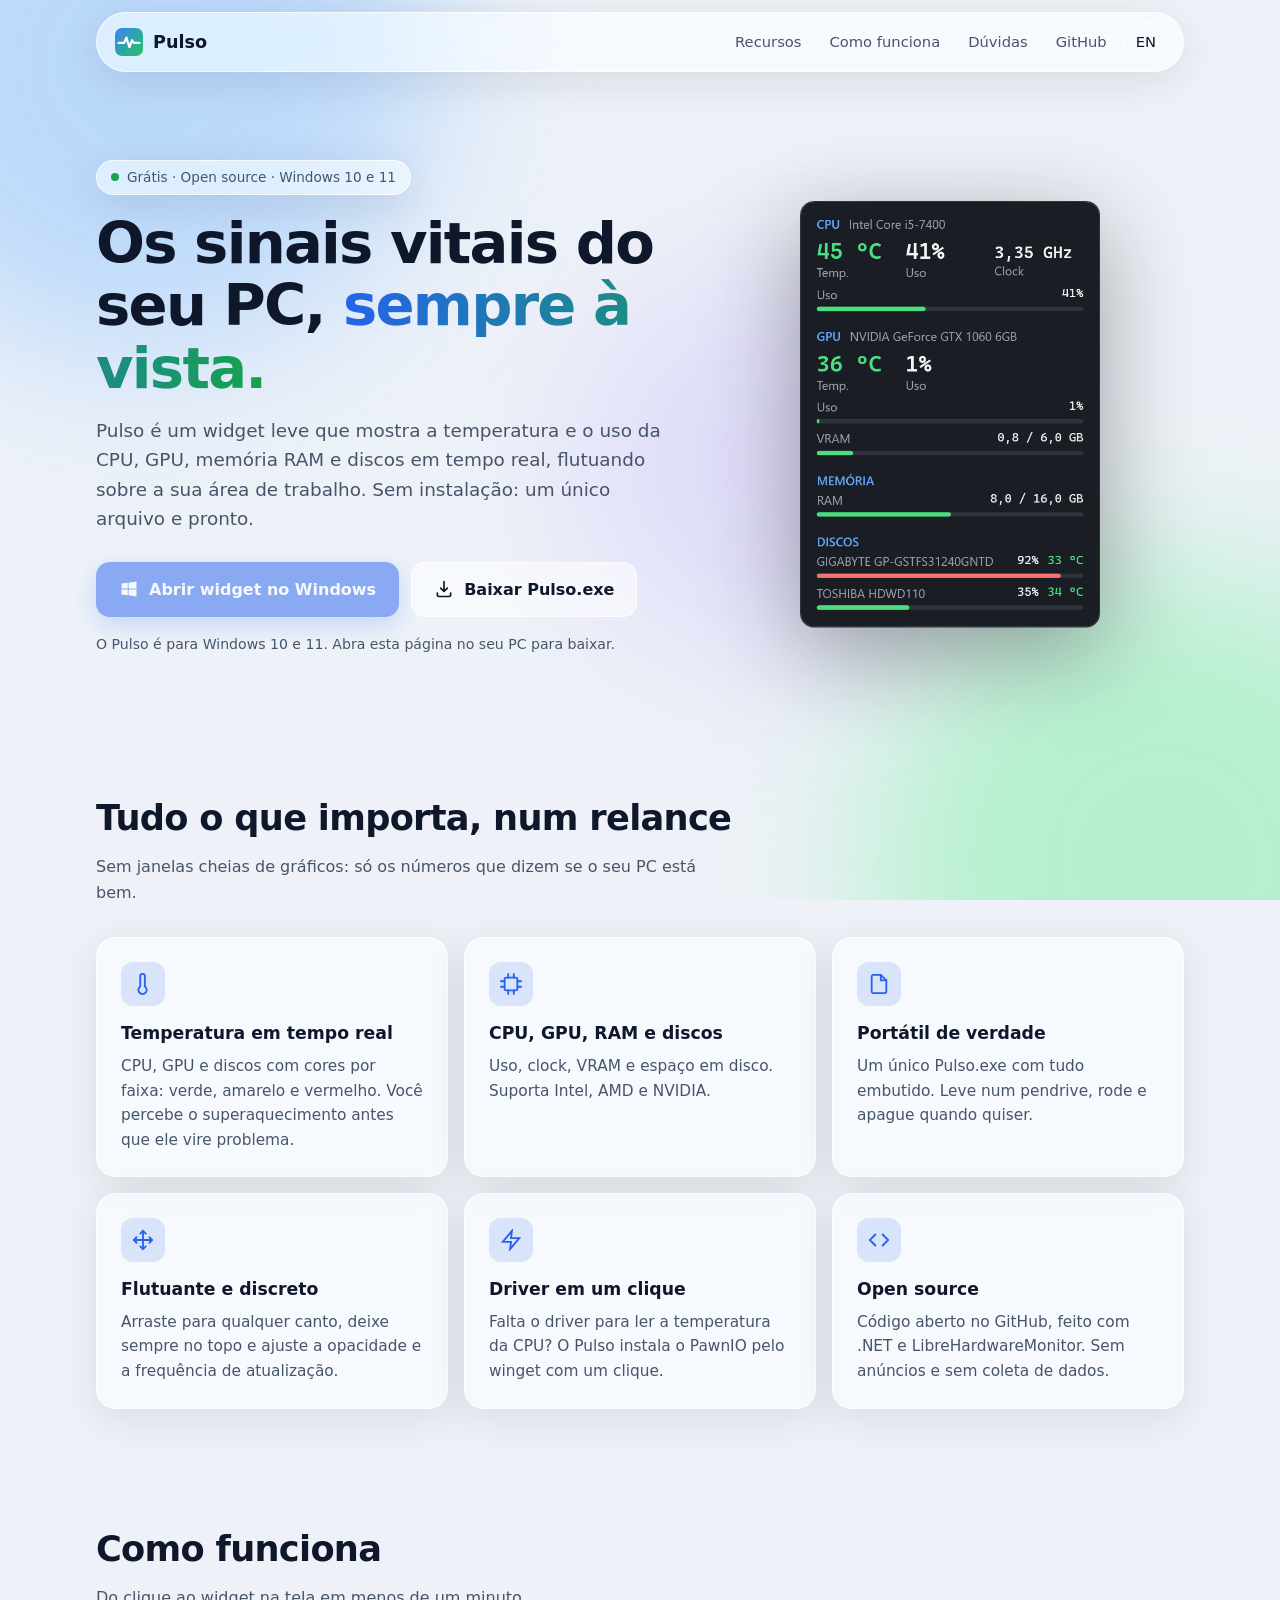
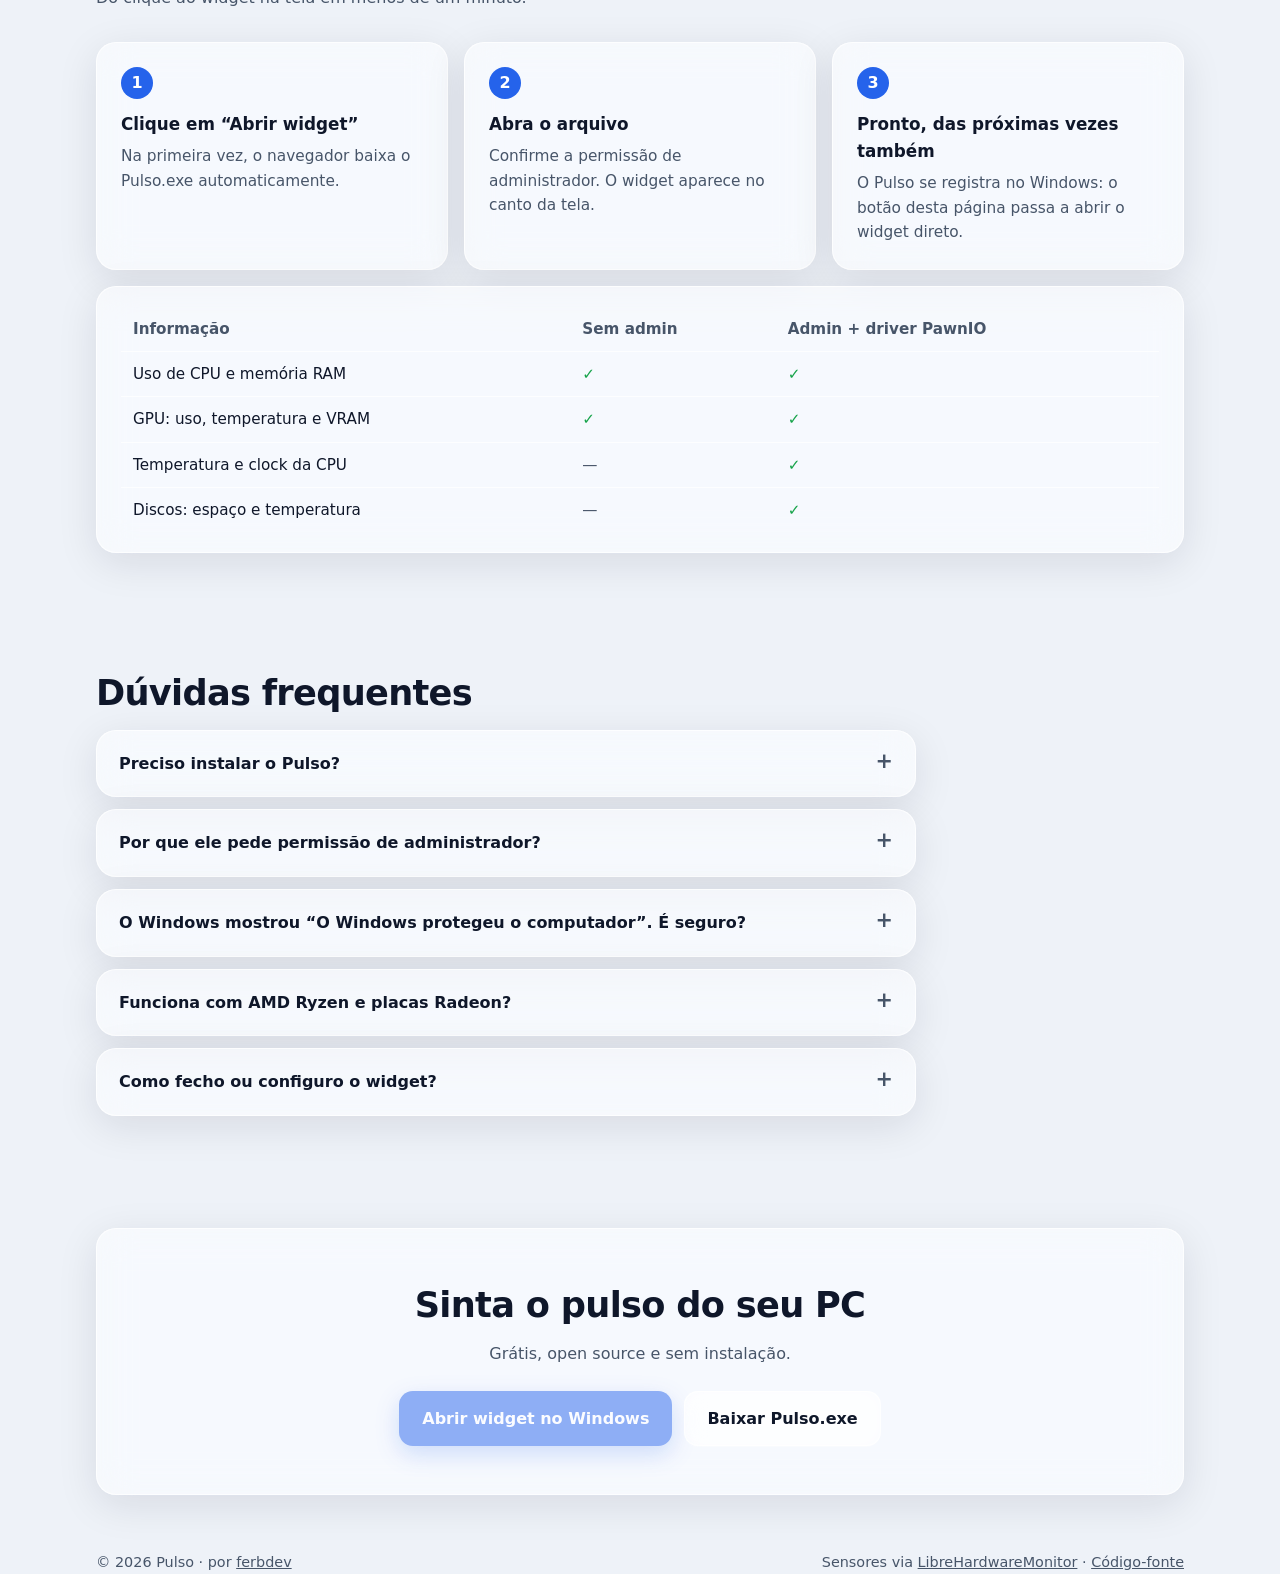
==== site/index.html @ 396d9183 "Pulso: widget de monitoramento de hardware para Windows - Widget WPF (.NET 10) com temperatura e uso" ====
<!doctype html>
<html lang="pt-BR">
<head>
  <meta charset="utf-8">
  <meta name="viewport" content="width=device-width, initial-scale=1">
  <title>Pulso: monitor de temperatura de CPU e GPU para Windows (grátis)</title>
  <meta name="description" content="Pulso é um widget gratuito e open source para Windows 10 e 11 que mostra temperatura e uso da CPU, GPU, memória RAM e discos em tempo real. Portátil: um único .exe, sem instalação.">
  <meta name="keywords" content="monitor de temperatura cpu, temperatura gpu, widget windows, monitor de hardware, uso de cpu, uso de memória, portable, grátis, open source">
  <meta name="theme-color" content="#eef2f8" media="(prefers-color-scheme: light)">
  <meta name="theme-color" content="#0b0e14" media="(prefers-color-scheme: dark)">
  <link rel="canonical" href="https://ferbdev.github.io/pulso/">
  <link rel="alternate" hreflang="pt-BR" href="https://ferbdev.github.io/pulso/">
  <link rel="alternate" hreflang="en" href="https://ferbdev.github.io/pulso/en/">
  <link rel="alternate" hreflang="x-default" href="https://ferbdev.github.io/pulso/en/">
  <link rel="icon" href="assets/favicon.svg" type="image/svg+xml">

  <meta property="og:type" content="website">
  <meta property="og:site_name" content="Pulso">
  <meta property="og:locale" content="pt_BR">
  <meta property="og:locale:alternate" content="en_US">
  <meta property="og:url" content="https://ferbdev.github.io/pulso/">
  <meta property="og:title" content="Pulso: os sinais vitais do seu PC, sempre à vista">
  <meta property="og:description" content="Widget gratuito para Windows com temperatura e uso de CPU, GPU, RAM e discos em tempo real. Um único .exe, sem instalação.">
  <meta property="og:image" content="https://ferbdev.github.io/pulso/assets/og.png">
  <meta property="og:image:width" content="1200">
  <meta property="og:image:height" content="630">
  <meta property="og:image:alt" content="Widget Pulso mostrando temperatura e uso de CPU, GPU e memória">
  <meta name="twitter:card" content="summary_large_image">

  <link rel="stylesheet" href="assets/styles.css">

  <script type="application/ld+json">
  {
    "@context": "https://schema.org",
    "@type": "SoftwareApplication",
    "name": "Pulso",
    "description": "Widget de monitoramento de hardware para Windows: temperatura e uso de CPU, GPU, memória RAM e discos em tempo real.",
    "applicationCategory": "UtilitiesApplication",
    "operatingSystem": "Windows 10, Windows 11",
    "url": "https://ferbdev.github.io/pulso/",
    "downloadUrl": "https://github.com/ferbdev/pulso/releases/latest/download/Pulso.exe",
    "screenshot": "https://ferbdev.github.io/pulso/assets/widget.png",
    "image": "https://ferbdev.github.io/pulso/assets/og.png",
    "inLanguage": ["pt-BR", "en"],
    "isAccessibleForFree": true,
    "license": "https://github.com/ferbdev/pulso",
    "offers": { "@type": "Offer", "price": "0", "priceCurrency": "BRL" },
    "author": { "@type": "Person", "name": "ferbdev", "url": "https://github.com/ferbdev" }
  }
  </script>
  <script type="application/ld+json">
  {
    "@context": "https://schema.org",
    "@type": "FAQPage",
    "mainEntity": [
      {
        "@type": "Question",
        "name": "Preciso instalar o Pulso?",
        "acceptedAnswer": { "@type": "Answer", "text": "Não. O Pulso é um único arquivo Pulso.exe com tudo embutido. Basta baixar e abrir." }
      },
      {
        "@type": "Question",
        "name": "Por que o Pulso pede permissão de administrador?",
        "acceptedAnswer": { "@type": "Answer", "text": "A temperatura e o clock da CPU só podem ser lidos com acesso de administrador e o driver PawnIO, o mesmo usado pelo LibreHardwareMonitor. O próprio Pulso oferece instalar o driver com um clique." }
      },
      {
        "@type": "Question",
        "name": "O Windows mostrou “O Windows protegeu o computador”. É seguro?",
        "acceptedAnswer": { "@type": "Answer", "text": "Esse aviso do SmartScreen aparece para programas novos ainda sem assinatura digital. O código do Pulso é aberto no GitHub e o executável é gerado automaticamente a partir dele. Clique em Mais informações e depois em Executar assim mesmo." }
      },
      {
        "@type": "Question",
        "name": "Funciona com processadores AMD e placas Radeon?",
        "acceptedAnswer": { "@type": "Answer", "text": "Sim. O Pulso usa a biblioteca LibreHardwareMonitor, que suporta CPUs Intel e AMD e GPUs NVIDIA, AMD Radeon e Intel." }
      }
    ]
  }
  </script>
</head>
<body>
  <div class="backdrop" aria-hidden="true"><span></span><span></span><span></span></div>

  <nav class="nav glass" aria-label="Principal">
    <a class="brand" href="./" aria-label="Pulso, página inicial">
      <img src="assets/favicon.svg" alt="" width="28" height="28">
      Pulso
    </a>
    <ul class="nav-links">
      <li><a href="#recursos">Recursos</a></li>
      <li><a href="#como-funciona">Como funciona</a></li>
      <li><a href="#faq">Dúvidas</a></li>
      <li><a href="https://github.com/ferbdev/pulso" rel="noopener">GitHub</a></li>
      <li class="keep"><a class="lang" href="en/" hreflang="en" lang="en">EN</a></li>
    </ul>
  </nav>

  <main class="container">
    <section class="hero">
      <div>
        <span class="eyebrow glass"><span class="dot" aria-hidden="true"></span>Grátis · Open source · Windows 10 e 11</span>
        <h1>Os sinais vitais do seu PC, <span class="grad">sempre à vista.</span></h1>
        <p class="lead">
          Pulso é um widget leve que mostra a temperatura e o uso da CPU, GPU, memória RAM e discos em tempo real,
          flutuando sobre a sua área de trabalho. Sem instalação: um único arquivo e pronto.
        </p>
        <div class="cta">
          <button class="btn btn-primary" type="button" data-action="open">
            <svg viewBox="0 0 24 24" fill="currentColor" aria-hidden="true"><path d="M3 5.5 10.5 4.5v7H3zM11.5 4.4 21 3v8.5h-9.5zM3 12.5h7.5v7L3 18.5zM11.5 12.5H21V21l-9.5-1.4z"/></svg>
            Abrir widget no Windows
          </button>
          <a class="btn btn-ghost" href="https://github.com/ferbdev/pulso/releases/latest/download/Pulso.exe" data-action="download">
            <svg viewBox="0 0 24 24" fill="none" stroke="currentColor" stroke-width="2" stroke-linecap="round" stroke-linejoin="round" aria-hidden="true"><path d="M12 3v12m0 0-4-4m4 4 4-4M4 17v2a2 2 0 0 0 2 2h12a2 2 0 0 0 2-2v-2"/></svg>
            Baixar Pulso.exe
          </a>
        </div>
        <p class="meta" data-platform-note>Portátil · 64 MB · não precisa instalar nada</p>
      </div>

      <div class="showcase">
        <svg class="pulse-line" viewBox="0 0 600 80" preserveAspectRatio="none" aria-hidden="true">
          <path d="M0 40h180l20-28 26 56 24-46 18 18h332"/>
        </svg>
        <img src="assets/widget.png" alt="Widget Pulso mostrando temperatura e uso de CPU e GPU, VRAM, memória RAM e discos" width="540" height="769" fetchpriority="high">
      </div>
    </section>

    <section id="recursos" aria-labelledby="recursos-titulo">
      <h2 class="section-title" id="recursos-titulo">Tudo o que importa, num relance</h2>
      <p class="section-sub">Sem janelas cheias de gráficos: só os números que dizem se o seu PC está bem.</p>
      <ul class="features">
        <li class="feature glass">
          <div class="icon"><svg viewBox="0 0 24 24" fill="none" stroke="currentColor" stroke-width="2" stroke-linecap="round" aria-hidden="true"><path d="M14 14.76V3.5a2.5 2.5 0 0 0-5 0v11.26a4.5 4.5 0 1 0 5 0z"/></svg></div>
          <h3>Temperatura em tempo real</h3>
          <p>CPU, GPU e discos com cores por faixa: verde, amarelo e vermelho. Você percebe o superaquecimento antes que ele vire problema.</p>
        </li>
        <li class="feature glass">
          <div class="icon"><svg viewBox="0 0 24 24" fill="none" stroke="currentColor" stroke-width="2" stroke-linecap="round" aria-hidden="true"><rect x="5" y="5" width="14" height="14" rx="2"/><path d="M9 1v4M15 1v4M9 19v4M15 19v4M1 9h4M1 15h4M19 9h4M19 15h4"/></svg></div>
          <h3>CPU, GPU, RAM e discos</h3>
          <p>Uso, clock, VRAM e espaço em disco. Suporta Intel, AMD e NVIDIA.</p>
        </li>
        <li class="feature glass">
          <div class="icon"><svg viewBox="0 0 24 24" fill="none" stroke="currentColor" stroke-width="2" stroke-linecap="round" aria-hidden="true"><path d="M14 2H6a2 2 0 0 0-2 2v16a2 2 0 0 0 2 2h12a2 2 0 0 0 2-2V8z"/><path d="M14 2v6h6"/></svg></div>
          <h3>Portátil de verdade</h3>
          <p>Um único Pulso.exe com tudo embutido. Leve num pendrive, rode e apague quando quiser.</p>
        </li>
        <li class="feature glass">
          <div class="icon"><svg viewBox="0 0 24 24" fill="none" stroke="currentColor" stroke-width="2" stroke-linecap="round" aria-hidden="true"><path d="M5 9l-3 3 3 3M9 5l3-3 3 3M15 19l-3 3-3-3M19 9l3 3-3 3M2 12h20M12 2v20"/></svg></div>
          <h3>Flutuante e discreto</h3>
          <p>Arraste para qualquer canto, deixe sempre no topo e ajuste a opacidade e a frequência de atualização.</p>
        </li>
        <li class="feature glass">
          <div class="icon"><svg viewBox="0 0 24 24" fill="none" stroke="currentColor" stroke-width="2" stroke-linecap="round" aria-hidden="true"><path d="M13 2 3 14h9l-1 8 10-12h-9z"/></svg></div>
          <h3>Driver em um clique</h3>
          <p>Falta o driver para ler a temperatura da CPU? O Pulso instala o PawnIO pelo winget com um clique.</p>
        </li>
        <li class="feature glass">
          <div class="icon"><svg viewBox="0 0 24 24" fill="none" stroke="currentColor" stroke-width="2" stroke-linecap="round" aria-hidden="true"><path d="M16 18l6-6-6-6M8 6l-6 6 6 6"/></svg></div>
          <h3>Open source</h3>
          <p>Código aberto no GitHub, feito com .NET e LibreHardwareMonitor. Sem anúncios e sem coleta de dados.</p>
        </li>
      </ul>
    </section>

    <section id="como-funciona" aria-labelledby="como-titulo">
      <h2 class="section-title" id="como-titulo">Como funciona</h2>
      <p class="section-sub">Do clique ao widget na tela em menos de um minuto.</p>
      <ol class="steps">
        <li class="step glass">
          <h3>Clique em “Abrir widget”</h3>
          <p>Na primeira vez, o navegador baixa o Pulso.exe automaticamente.</p>
        </li>
        <li class="step glass">
          <h3>Abra o arquivo</h3>
          <p>Confirme a permissão de administrador. O widget aparece no canto da tela.</p>
        </li>
        <li class="step glass">
          <h3>Pronto, das próximas vezes também</h3>
          <p>O Pulso se registra no Windows: o botão desta página passa a abrir o widget direto.</p>
        </li>
      </ol>

      <div class="compat glass">
        <table>
          <caption class="sr-only">O que o Pulso mostra com e sem permissão de administrador</caption>
          <thead>
            <tr><th scope="col">Informação</th><th scope="col">Sem admin</th><th scope="col">Admin + driver PawnIO</th></tr>
          </thead>
          <tbody>
            <tr><td>Uso de CPU e memória RAM</td><td class="yes">✓</td><td class="yes">✓</td></tr>
            <tr><td>GPU: uso, temperatura e VRAM</td><td class="yes">✓</td><td class="yes">✓</td></tr>
            <tr><td>Temperatura e clock da CPU</td><td class="no">—</td><td class="yes">✓</td></tr>
            <tr><td>Discos: espaço e temperatura</td><td class="no">—</td><td class="yes">✓</td></tr>
          </tbody>
        </table>
      </div>
    </section>

    <section id="faq" aria-labelledby="faq-titulo">
      <h2 class="section-title" id="faq-titulo">Dúvidas frequentes</h2>
      <div class="faq">
        <details class="glass">
          <summary>Preciso instalar o Pulso?</summary>
          <p>Não. O Pulso é um único arquivo <code>Pulso.exe</code> com tudo embutido, inclusive o .NET. Basta baixar e abrir.</p>
        </details>
        <details class="glass">
          <summary>Por que ele pede permissão de administrador?</summary>
          <p>A temperatura e o clock da CPU só podem ser lidos com acesso de administrador e o driver PawnIO, o mesmo usado pelo LibreHardwareMonitor. Se o driver não estiver instalado, o próprio Pulso oferece instalar com um clique.</p>
        </details>
        <details class="glass">
          <summary>O Windows mostrou “O Windows protegeu o computador”. É seguro?</summary>
          <p>Esse aviso do SmartScreen aparece para programas novos que ainda não têm assinatura digital. O código do Pulso é aberto e o executável é gerado automaticamente no GitHub a partir dele. Clique em <strong>Mais informações → Executar assim mesmo</strong>.</p>
        </details>
        <details class="glass">
          <summary>Funciona com AMD Ryzen e placas Radeon?</summary>
          <p>Sim. O Pulso usa o LibreHardwareMonitor, que suporta CPUs Intel e AMD e GPUs NVIDIA, AMD Radeon e Intel.</p>
        </details>
        <details class="glass">
          <summary>Como fecho ou configuro o widget?</summary>
          <p>Clique com o botão direito sobre ele: lá estão “Sempre no topo”, opacidade, intervalo de atualização, mostrar discos e “Fechar”.</p>
        </details>
      </div>
    </section>

    <section aria-labelledby="final-titulo">
      <div class="final-cta glass">
        <h2 class="section-title" id="final-titulo">Sinta o pulso do seu PC</h2>
        <p class="section-sub" style="margin: 0 auto 24px;">Grátis, open source e sem instalação.</p>
        <div class="cta">
          <button class="btn btn-primary" type="button" data-action="open">Abrir widget no Windows</button>
          <a class="btn btn-ghost" href="https://github.com/ferbdev/pulso/releases/latest/download/Pulso.exe" data-action="download">Baixar Pulso.exe</a>
        </div>
      </div>
    </section>
  </main>

  <footer class="container">
    <div class="row">
      <span>© 2026 Pulso · por <a href="https://github.com/ferbdev" rel="noopener">ferbdev</a></span>
      <span>Sensores via <a href="https://github.com/LibreHardwareMonitor/LibreHardwareMonitor" rel="noopener">LibreHardwareMonitor</a> · <a href="https://github.com/ferbdev/pulso" rel="noopener">Código-fonte</a></span>
    </div>
  </footer>

  <script src="assets/app.js" defer></script>
</body>
</html>
---- site/assets/styles.css ----
:root {
  --bg: #eef2f8;
  --text: #0f172a;
  --muted: #475569;
  --accent: #2563eb;
  --accent-2: #16a34a;
  --accent-contrast: #ffffff;
  --glass: rgba(255, 255, 255, 0.55);
  --glass-strong: rgba(255, 255, 255, 0.72);
  --glass-border: rgba(255, 255, 255, 0.75);
  --shadow: 0 10px 40px rgba(15, 23, 42, 0.10);
  --blob-1: #93c5fd;
  --blob-2: #86efac;
  --blob-3: #c4b5fd;
  --radius: 20px;
  --max: 1120px;
  color-scheme: light;
}

@media (prefers-color-scheme: dark) {
  :root {
    --bg: #0b0e14;
    --text: #f1f5f9;
    --muted: #94a3b8;
    --accent: #60a5fa;
    --accent-2: #4ade80;
    --accent-contrast: #0b0e14;
    --glass: rgba(24, 28, 37, 0.55);
    --glass-strong: rgba(24, 28, 37, 0.75);
    --glass-border: rgba(255, 255, 255, 0.08);
    --shadow: 0 10px 40px rgba(0, 0, 0, 0.45);
    --blob-1: #1d4ed8;
    --blob-2: #15803d;
    --blob-3: #6d28d9;
    color-scheme: dark;
  }
}

* { box-sizing: border-box; }

html { scroll-behavior: smooth; }

body {
  margin: 0;
  min-height: 100vh;
  background: var(--bg);
  color: var(--text);
  font-family: "Segoe UI Variable Text", "Segoe UI", system-ui, -apple-system, Roboto, "Helvetica Neue", Arial, sans-serif;
  line-height: 1.6;
  -webkit-font-smoothing: antialiased;
  overflow-x: hidden;
}

/* Manchas de cor desfocadas atrás do vidro */
.backdrop {
  position: fixed;
  inset: 0;
  z-index: -1;
  overflow: hidden;
  pointer-events: none;
}
.backdrop span {
  position: absolute;
  width: 46vmax;
  height: 46vmax;
  border-radius: 50%;
  filter: blur(80px);
  opacity: 0.55;
}
.backdrop span:nth-child(1) { background: var(--blob-1); top: -18vmax; left: -12vmax; }
.backdrop span:nth-child(2) { background: var(--blob-2); bottom: -20vmax; right: -14vmax; }
.backdrop span:nth-child(3) { background: var(--blob-3); top: 30%; left: 45%; width: 30vmax; height: 30vmax; opacity: 0.35; }

.glass {
  background: var(--glass);
  border: 1px solid var(--glass-border);
  border-radius: var(--radius);
  box-shadow: var(--shadow);
  -webkit-backdrop-filter: blur(18px) saturate(160%);
  backdrop-filter: blur(18px) saturate(160%);
}

.container {
  width: 100%;
  max-width: var(--max);
  margin: 0 auto;
  padding: 0 16px;
}

a { color: var(--accent); }

/* Navegação */
.nav {
  position: sticky;
  top: 12px;
  z-index: 10;
  margin: 12px auto 0;
  max-width: calc(var(--max) - 32px);
  width: calc(100% - 32px);
  display: flex;
  align-items: center;
  justify-content: space-between;
  gap: 12px;
  padding: 10px 14px 10px 18px;
  border-radius: 999px;
}
.brand {
  display: flex;
  align-items: center;
  gap: 10px;
  font-weight: 700;
  font-size: 1.1rem;
  color: var(--text);
  text-decoration: none;
}
.brand img { width: 28px; height: 28px; }
.nav-links {
  display: flex;
  align-items: center;
  gap: 4px;
  list-style: none;
  margin: 0;
  padding: 0;
}
.nav-links a {
  display: block;
  padding: 6px 12px;
  border-radius: 999px;
  color: var(--muted);
  text-decoration: none;
  font-size: 0.92rem;
}
.nav-links a:hover { color: var(--text); background: var(--glass-strong); }
.nav-links .lang { border: 1px solid var(--glass-border); color: var(--text); }

/* Hero */
.hero {
  display: grid;
  grid-template-columns: 1.1fr 0.9fr;
  align-items: center;
  gap: 48px;
  padding: 88px 0 64px;
}
.eyebrow {
  display: inline-flex;
  align-items: center;
  gap: 8px;
  padding: 6px 14px;
  border-radius: 999px;
  font-size: 0.85rem;
  color: var(--muted);
}
.eyebrow .dot {
  width: 8px;
  height: 8px;
  border-radius: 50%;
  background: var(--accent-2);
  box-shadow: 0 0 0 0 var(--accent-2);
  animation: beat 1.6s ease-out infinite;
}
h1 {
  font-size: clamp(2.2rem, 5vw, 3.6rem);
  line-height: 1.08;
  letter-spacing: -0.03em;
  margin: 18px 0 16px;
}
h1 .grad {
  background: linear-gradient(90deg, var(--accent), var(--accent-2));
  -webkit-background-clip: text;
  background-clip: text;
  color: transparent;
}
.lead {
  font-size: 1.15rem;
  color: var(--muted);
  max-width: 34em;
  margin: 0 0 28px;
}
.cta {
  display: flex;
  flex-wrap: wrap;
  gap: 12px;
  align-items: center;
}
.btn {
  display: inline-flex;
  align-items: center;
  gap: 10px;
  padding: 14px 22px;
  border-radius: 14px;
  border: 1px solid transparent;
  font: inherit;
  font-weight: 600;
  font-size: 1rem;
  text-decoration: none;
  cursor: pointer;
  transition: transform 0.15s ease, box-shadow 0.15s ease, background 0.15s ease;
}
.btn svg { width: 20px; height: 20px; flex: none; }
.btn-primary {
  background: var(--accent);
  color: var(--accent-contrast);
  box-shadow: 0 8px 24px color-mix(in srgb, var(--accent) 40%, transparent);
}
.btn-primary:hover { transform: translateY(-1px); }
.btn-primary:disabled { opacity: 0.5; cursor: not-allowed; transform: none; }
.btn-ghost {
  background: var(--glass);
  border-color: var(--glass-border);
  color: var(--text);
  -webkit-backdrop-filter: blur(12px);
  backdrop-filter: blur(12px);
}
.btn-ghost:hover { background: var(--glass-strong); }
.btn:focus-visible { outline: 3px solid color-mix(in srgb, var(--accent) 50%, transparent); outline-offset: 2px; }
.meta {
  margin-top: 16px;
  font-size: 0.88rem;
  color: var(--muted);
}

.showcase {
  position: relative;
  display: grid;
  place-items: center;
  padding: 36px;
}
.showcase img {
  width: 100%;
  max-width: 300px;
  height: auto;
  filter: drop-shadow(0 24px 48px rgba(0, 0, 0, 0.35));
  animation: float 6s ease-in-out infinite;
}
.pulse-line {
  position: absolute;
  inset: auto 0 18% 0;
  width: 100%;
  height: 80px;
  opacity: 0.35;
  z-index: -1;
}
.pulse-line path {
  fill: none;
  stroke: var(--accent-2);
  stroke-width: 3;
  stroke-linecap: round;
  stroke-linejoin: round;
  stroke-dasharray: 900;
  stroke-dashoffset: 900;
  animation: trace 3.2s ease-in-out infinite;
}

/* Seções */
section { padding: 56px 0; }
.section-title {
  font-size: clamp(1.6rem, 3vw, 2.2rem);
  letter-spacing: -0.02em;
  margin: 0 0 8px;
}
.section-sub { color: var(--muted); margin: 0 0 32px; max-width: 40em; }

.features {
  display: grid;
  grid-template-columns: repeat(3, 1fr);
  gap: 16px;
  list-style: none;
  padding: 0;
  margin: 0;
}
.feature { padding: 24px; }
.feature .icon {
  display: grid;
  place-items: center;
  width: 44px;
  height: 44px;
  border-radius: 12px;
  background: color-mix(in srgb, var(--accent) 14%, transparent);
  color: var(--accent);
  margin-bottom: 14px;
}
.feature .icon svg { width: 22px; height: 22px; }
.feature h3 { margin: 0 0 6px; font-size: 1.08rem; }
.feature p { margin: 0; color: var(--muted); font-size: 0.96rem; }

.steps {
  display: grid;
  grid-template-columns: repeat(3, 1fr);
  gap: 16px;
  counter-reset: step;
  list-style: none;
  padding: 0;
  margin: 0;
}
.step { padding: 24px; position: relative; }
.step::before {
  counter-increment: step;
  content: counter(step);
  display: grid;
  place-items: center;
  width: 32px;
  height: 32px;
  border-radius: 50%;
  background: var(--accent);
  color: var(--accent-contrast);
  font-weight: 700;
  margin-bottom: 12px;
}
.step h3 { margin: 0 0 6px; font-size: 1.05rem; }
.step p { margin: 0; color: var(--muted); font-size: 0.96rem; }

.compat {
  margin-top: 16px;
  padding: 20px 24px;
  overflow-x: auto;
}
.compat table { width: 100%; border-collapse: collapse; font-size: 0.95rem; }
.compat th, .compat td { text-align: left; padding: 10px 12px; border-bottom: 1px solid var(--glass-border); }
.compat th { color: var(--muted); font-weight: 600; }
.compat tr:last-child td { border-bottom: 0; }
.yes { color: var(--accent-2); font-weight: 700; }
.no { color: var(--muted); }

.faq { display: grid; gap: 12px; max-width: 820px; }
.faq details { padding: 4px 22px; }
.faq summary {
  cursor: pointer;
  padding: 16px 0;
  font-weight: 600;
  list-style: none;
  display: flex;
  justify-content: space-between;
  gap: 16px;
}
.faq summary::-webkit-details-marker { display: none; }
.faq summary::after { content: "+"; color: var(--muted); font-size: 1.3rem; line-height: 1; }
.faq details[open] summary::after { content: "−"; }
.faq details p { margin: 0 0 16px; color: var(--muted); }

.final-cta {
  text-align: center;
  padding: 48px 24px;
}
.final-cta .cta { justify-content: center; }

footer {
  padding: 32px 0 48px;
  color: var(--muted);
  font-size: 0.9rem;
}
footer .row { display: flex; flex-wrap: wrap; justify-content: space-between; gap: 12px; }
footer a { color: var(--muted); }

/* Aviso após o download */
.toast {
  position: fixed;
  left: 50%;
  bottom: 24px;
  z-index: 20;
  width: min(520px, calc(100% - 32px));
  transform: translate(-50%, calc(100% + 32px));
  visibility: hidden;
  padding: 18px 20px;
  transition: transform 0.35s cubic-bezier(.2, .9, .3, 1.2), visibility 0s linear 0.35s;
  background: var(--glass-strong);
}
.toast.show {
  transform: translate(-50%, 0);
  visibility: visible;
  transition: transform 0.35s cubic-bezier(.2, .9, .3, 1.2);
}
.toast h4 { margin: 0 0 6px; font-size: 1rem; }
.toast p { margin: 0; color: var(--muted); font-size: 0.92rem; }
.toast ol { margin: 8px 0 0; padding-left: 20px; color: var(--muted); font-size: 0.92rem; }
.toast button {
  position: absolute;
  top: 8px;
  right: 10px;
  border: 0;
  background: none;
  color: var(--muted);
  font-size: 1.3rem;
  cursor: pointer;
}

.sr-only {
  position: absolute;
  width: 1px;
  height: 1px;
  padding: 0;
  margin: -1px;
  overflow: hidden;
  clip: rect(0, 0, 0, 0);
  border: 0;
}

@keyframes float { 0%, 100% { transform: translateY(0); } 50% { transform: translateY(-10px); } }
@keyframes trace { 0% { stroke-dashoffset: 900; } 60%, 100% { stroke-dashoffset: 0; } }
@keyframes beat {
  0% { box-shadow: 0 0 0 0 color-mix(in srgb, var(--accent-2) 60%, transparent); }
  100% { box-shadow: 0 0 0 10px transparent; }
}

@media (prefers-reduced-motion: reduce) {
  *, *::before, *::after { animation: none !important; transition: none !important; }
  .pulse-line path { stroke-dashoffset: 0; }
}

@media (max-width: 900px) {
  .hero { grid-template-columns: 1fr; padding: 56px 0 32px; gap: 24px; text-align: center; }
  .lead { margin-left: auto; margin-right: auto; }
  .cta { justify-content: center; }
  .features, .steps { grid-template-columns: 1fr 1fr; }
}

@media (max-width: 640px) {
  .nav-links li:not(.keep) { display: none; }
  .features, .steps { grid-template-columns: 1fr; }
  .btn { width: 100%; justify-content: center; }
}
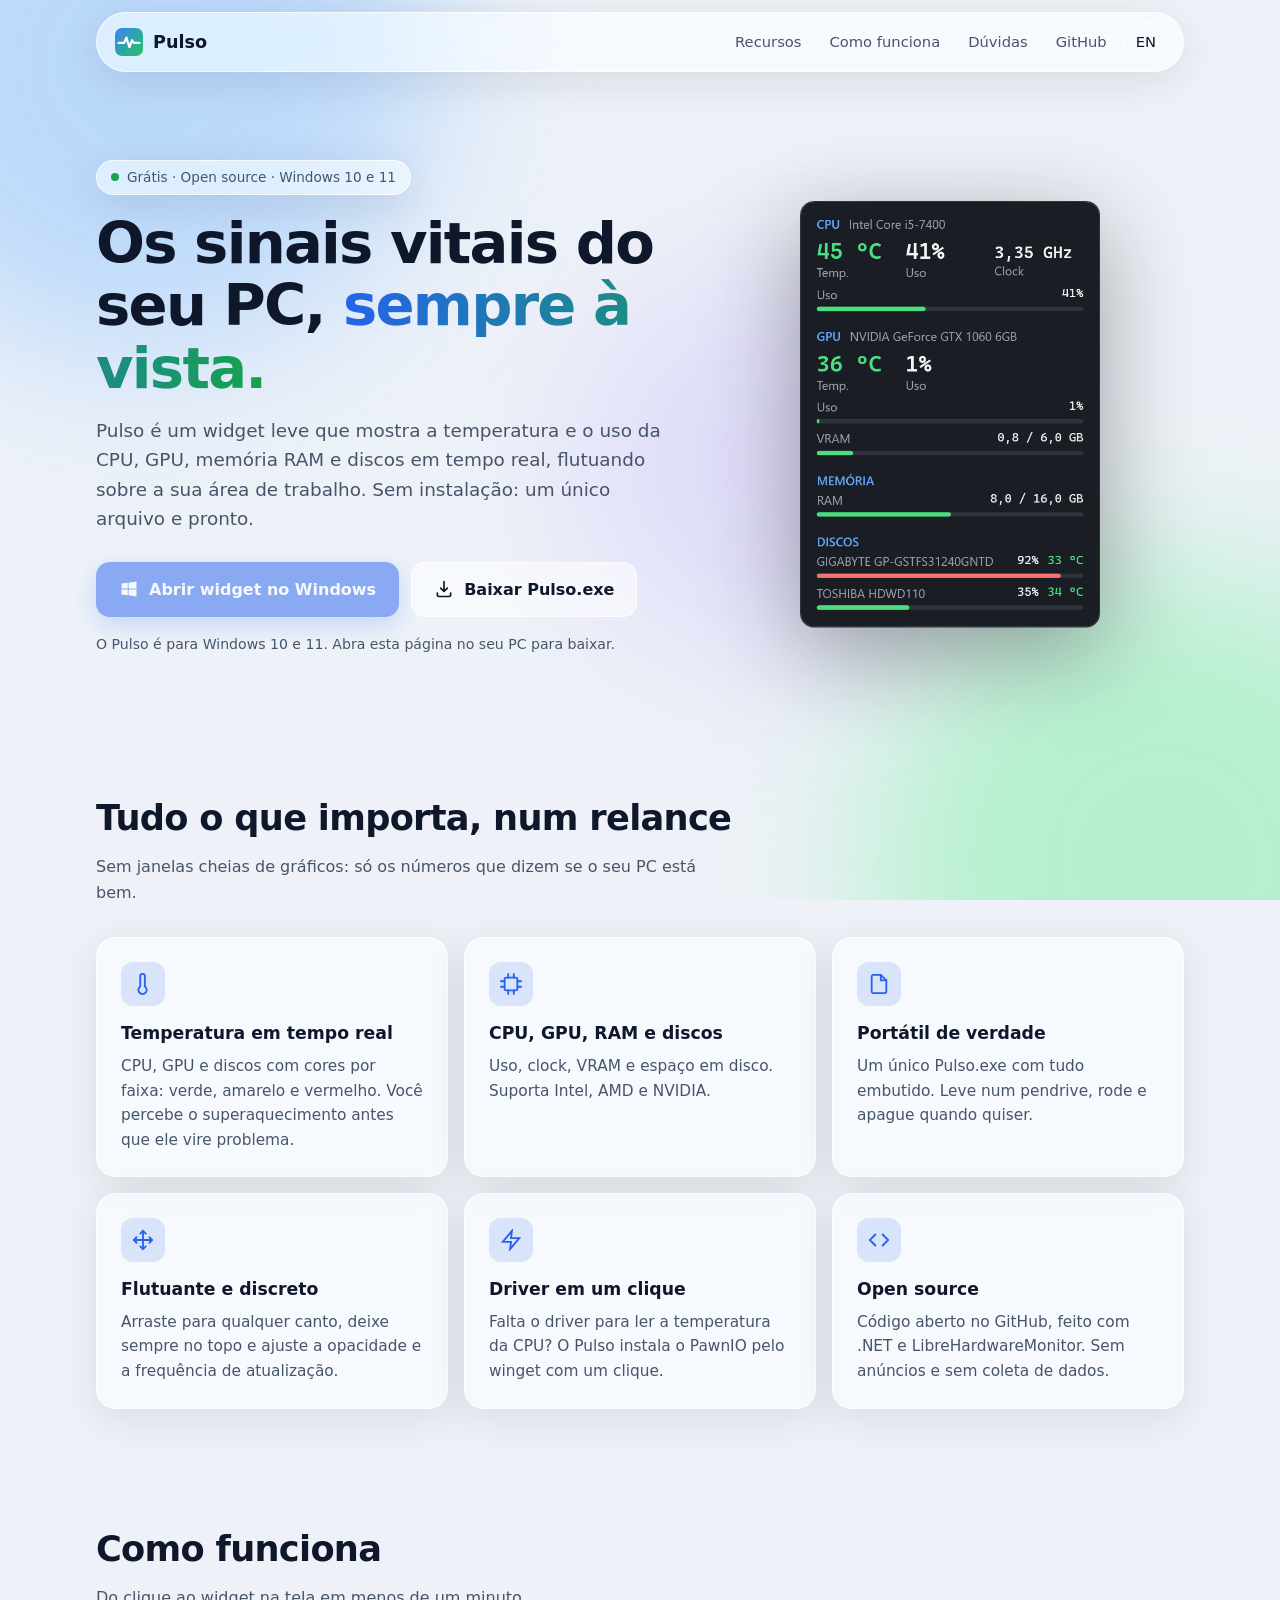
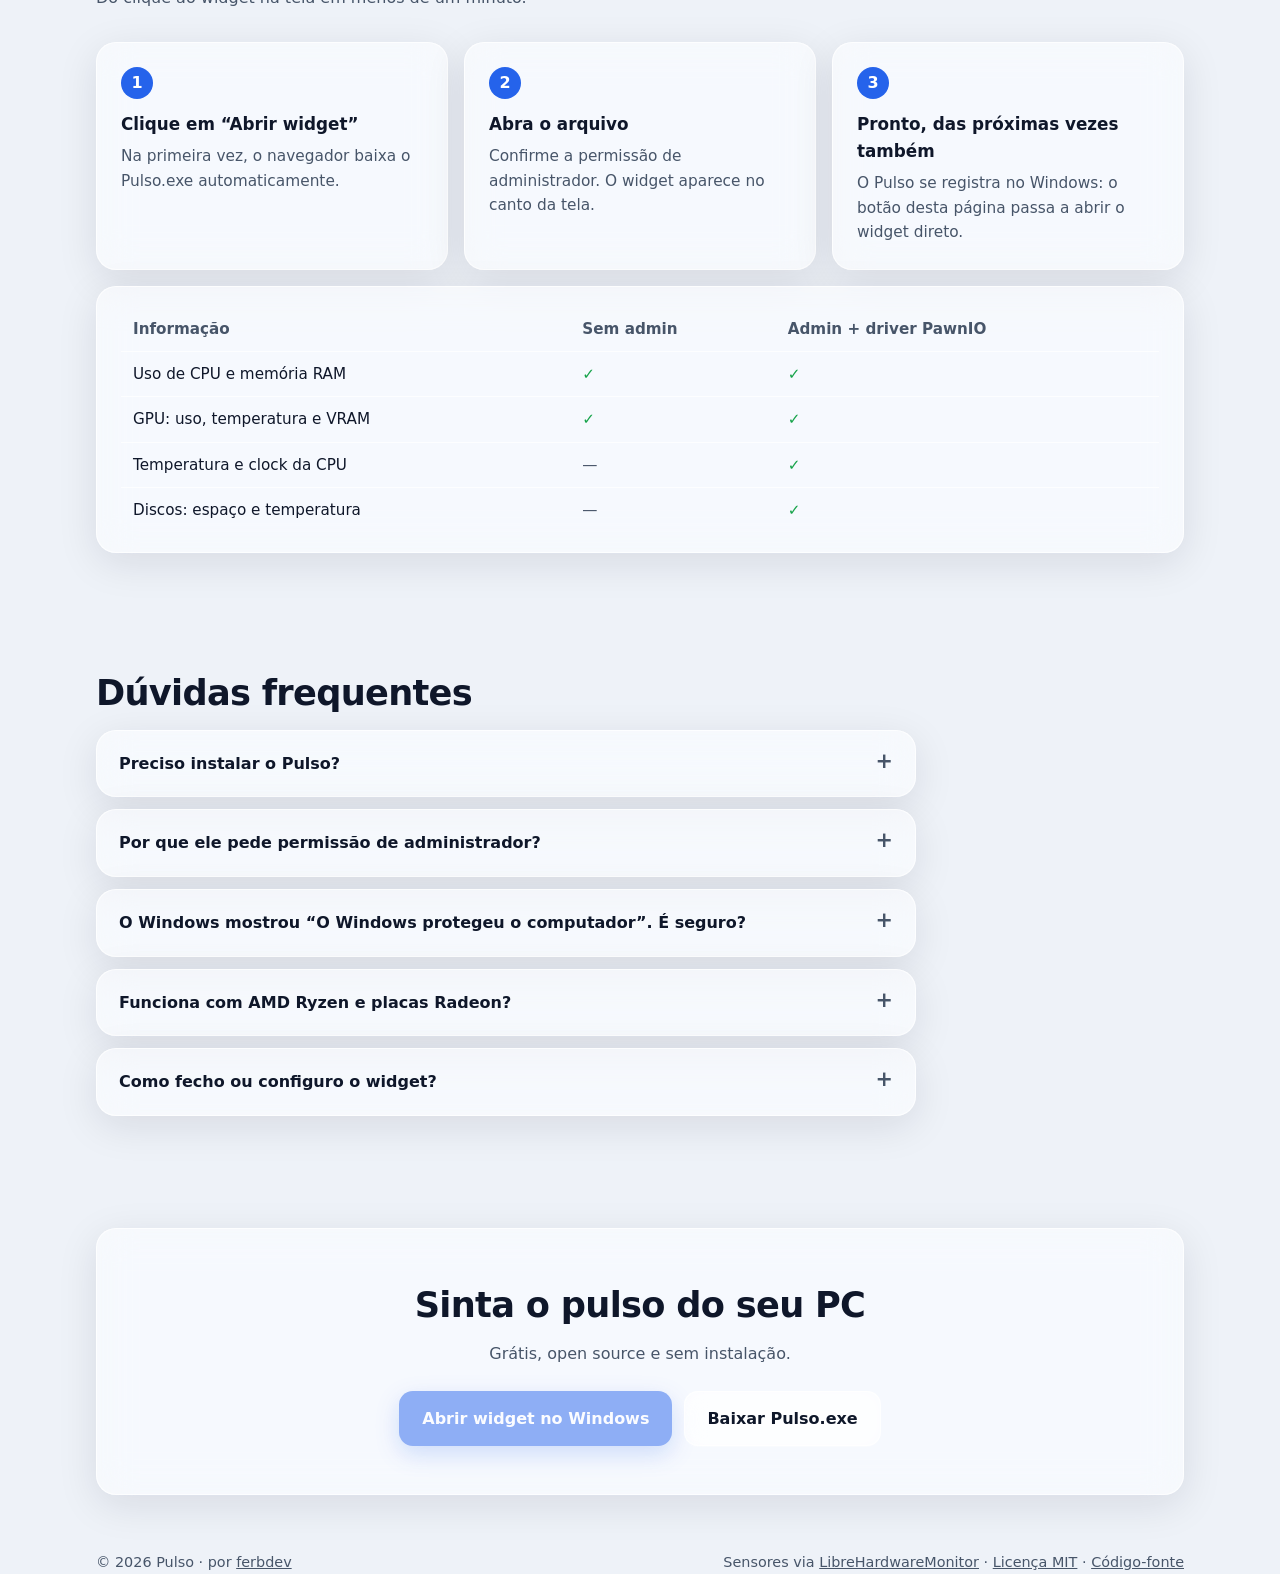
==== commit 594859b7: "Adiciona licença MIT - LICENSE (MIT) na raiz do repositório - README e site apontam para a licença  " ====
--- a/site/index.html
+++ b/site/index.html
@@ -43,7 +43,7 @@
     "image": "https://ferbdev.github.io/pulso/assets/og.png",
     "inLanguage": ["pt-BR", "en"],
     "isAccessibleForFree": true,
-    "license": "https://github.com/ferbdev/pulso",
+    "license": "https://opensource.org/licenses/MIT",
     "offers": { "@type": "Offer", "price": "0", "priceCurrency": "BRL" },
     "author": { "@type": "Person", "name": "ferbdev", "url": "https://github.com/ferbdev" }
   }
@@ -236,7 +236,7 @@
   <footer class="container">
     <div class="row">
       <span>© 2026 Pulso · por <a href="https://github.com/ferbdev" rel="noopener">ferbdev</a></span>
-      <span>Sensores via <a href="https://github.com/LibreHardwareMonitor/LibreHardwareMonitor" rel="noopener">LibreHardwareMonitor</a> · <a href="https://github.com/ferbdev/pulso" rel="noopener">Código-fonte</a></span>
+      <span>Sensores via <a href="https://github.com/LibreHardwareMonitor/LibreHardwareMonitor" rel="noopener">LibreHardwareMonitor</a> · <a href="https://github.com/ferbdev/pulso/blob/main/LICENSE" rel="noopener">Licença MIT</a> · <a href="https://github.com/ferbdev/pulso" rel="noopener">Código-fonte</a></span>
     </div>
   </footer>
 
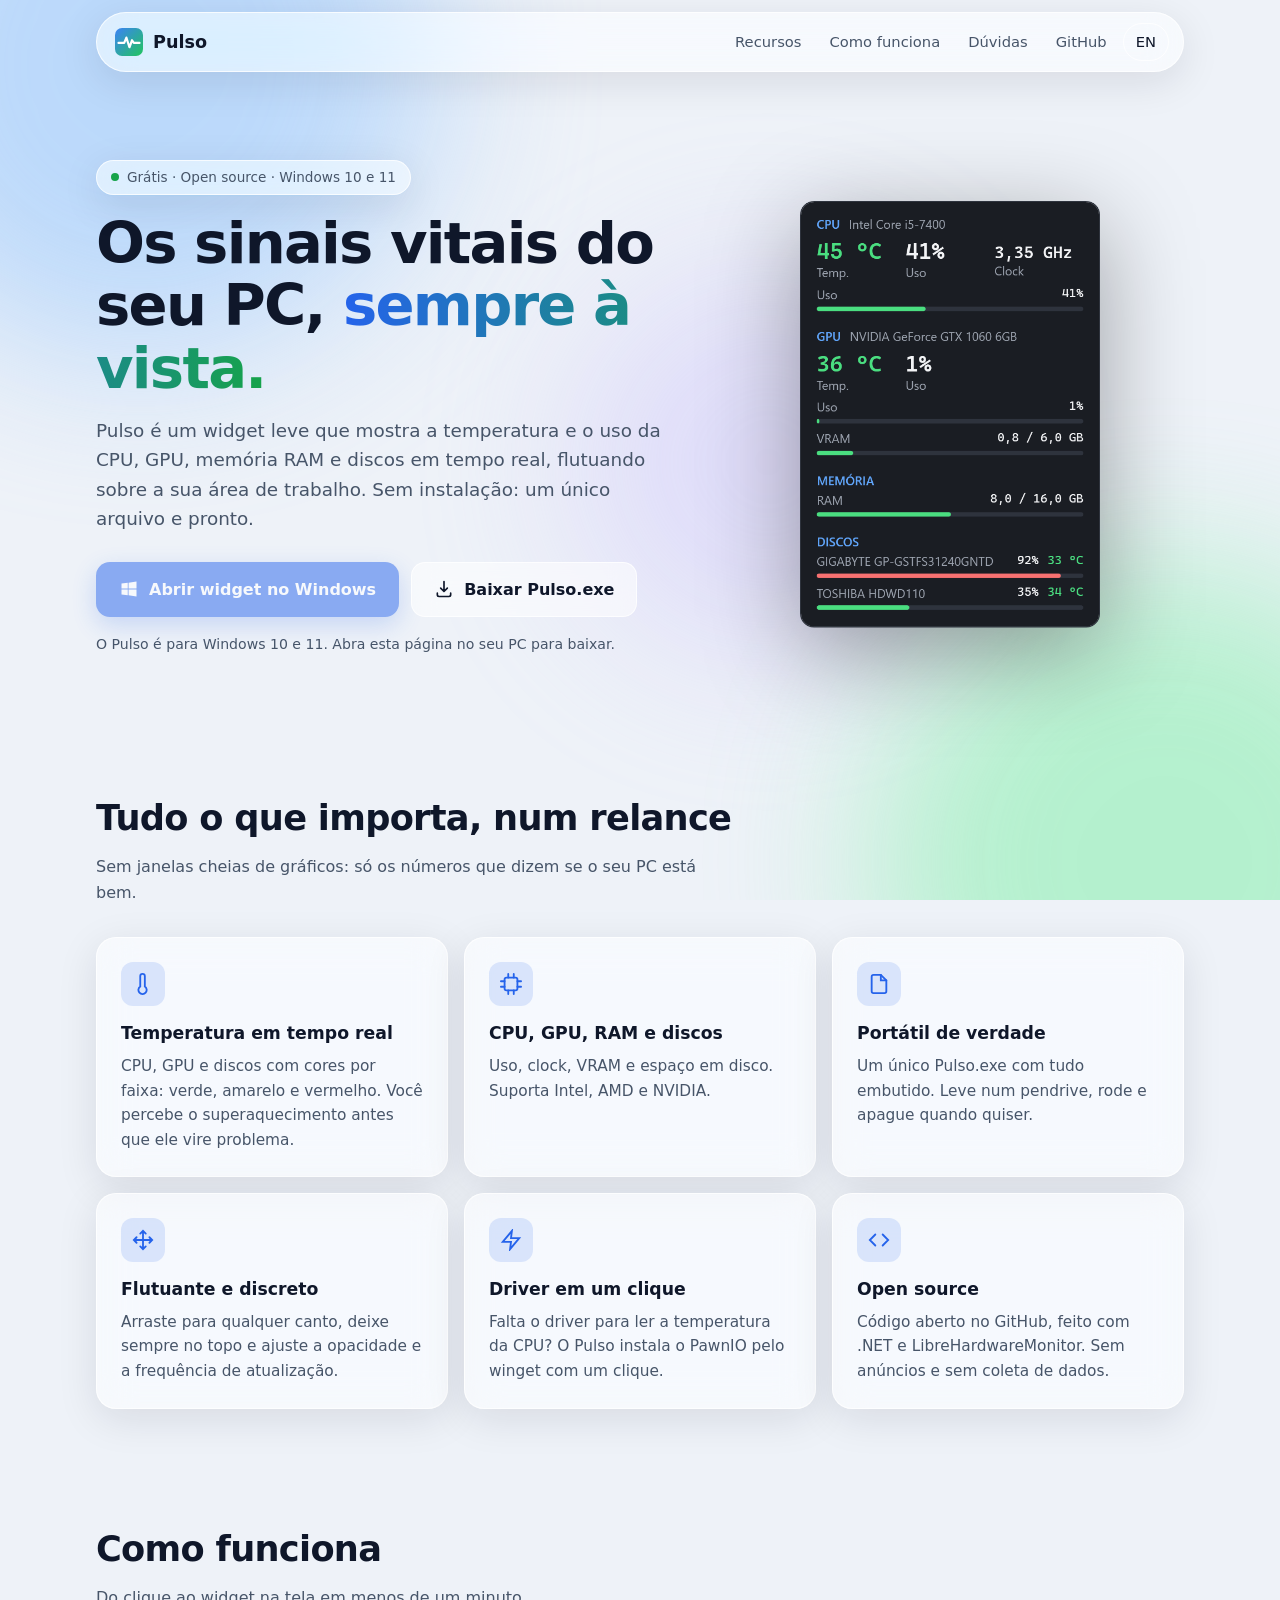
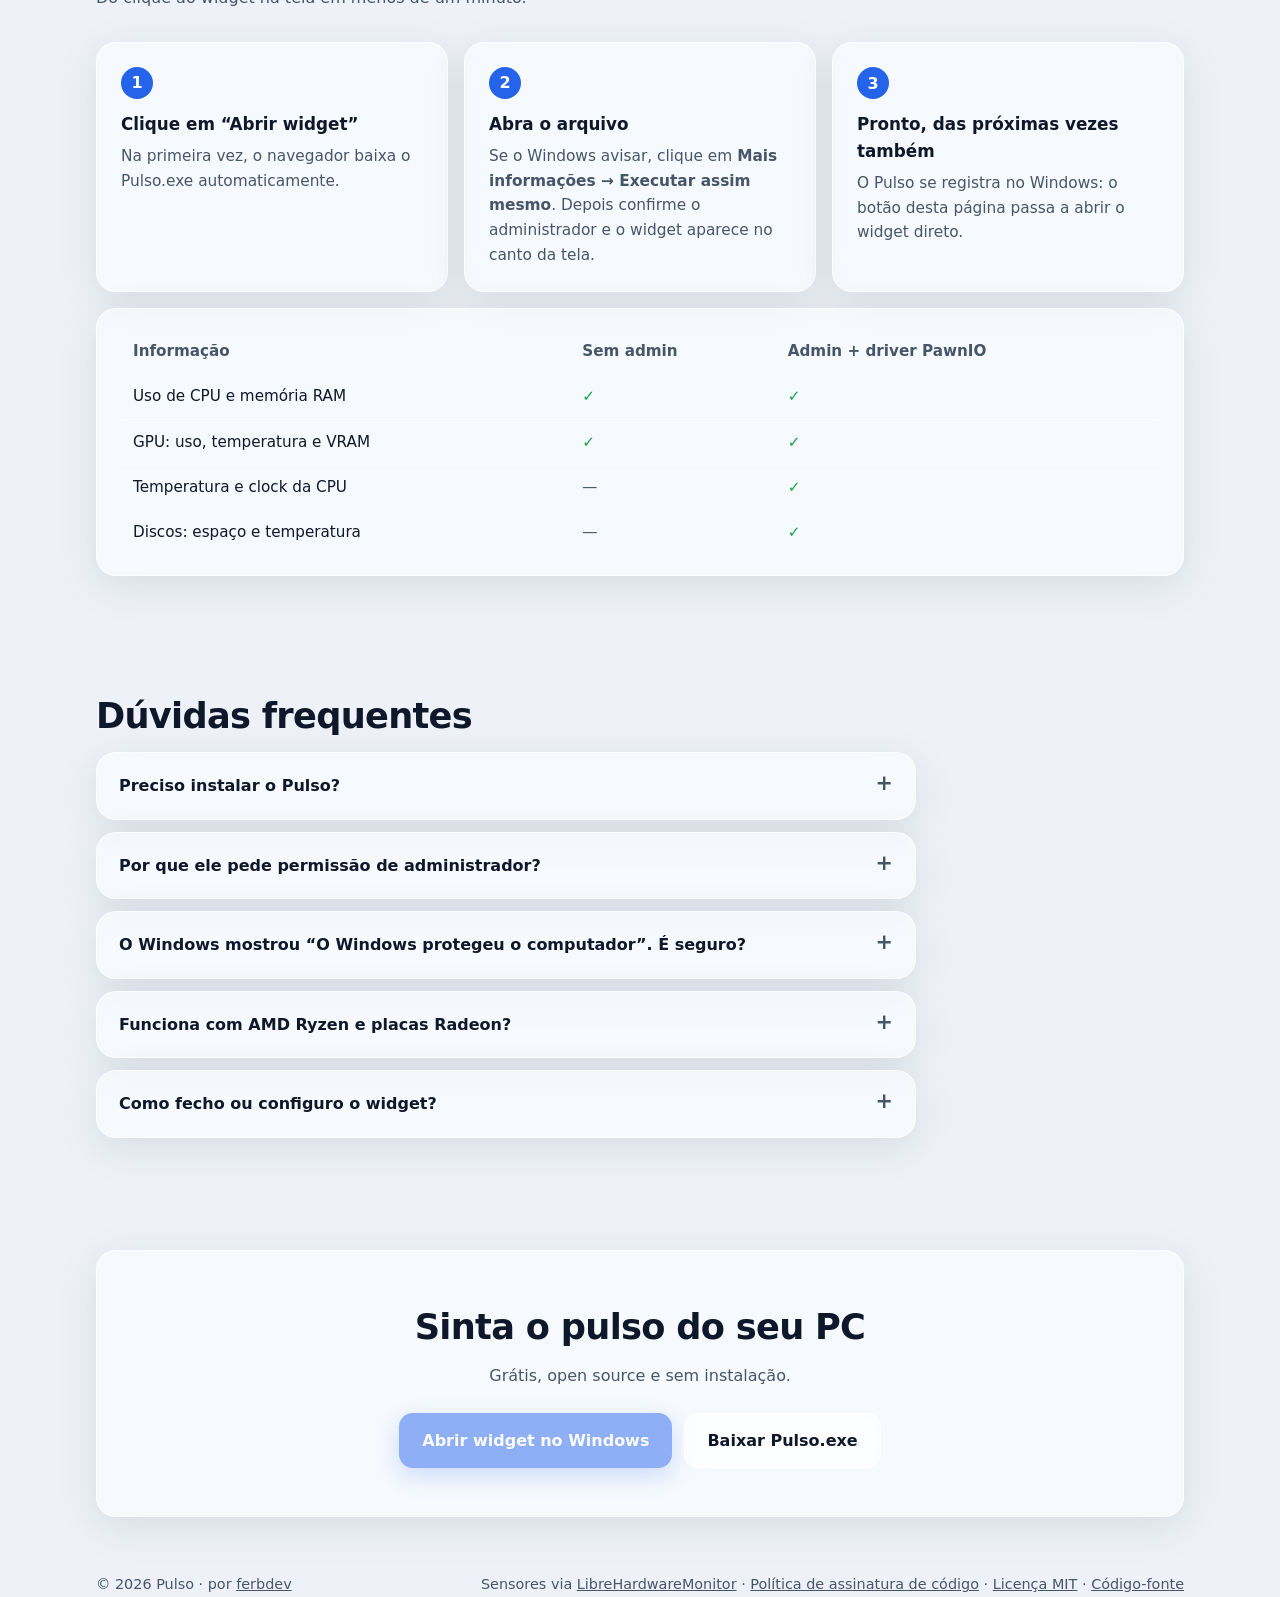
==== commit 5bb722e8: "v0.2.0: ícone, preparação para assinatura e guia pós-download - Ícone do Pulso no executável e na ja" ====
--- a/site/index.html
+++ b/site/index.html
@@ -171,7 +171,7 @@
         </li>
         <li class="step glass">
           <h3>Abra o arquivo</h3>
-          <p>Confirme a permissão de administrador. O widget aparece no canto da tela.</p>
+          <p>Se o Windows avisar, clique em <strong>Mais informações → Executar assim mesmo</strong>. Depois confirme o administrador e o widget aparece no canto da tela.</p>
         </li>
         <li class="step glass">
           <h3>Pronto, das próximas vezes também</h3>
@@ -236,7 +236,7 @@
   <footer class="container">
     <div class="row">
       <span>© 2026 Pulso · por <a href="https://github.com/ferbdev" rel="noopener">ferbdev</a></span>
-      <span>Sensores via <a href="https://github.com/LibreHardwareMonitor/LibreHardwareMonitor" rel="noopener">LibreHardwareMonitor</a> · <a href="https://github.com/ferbdev/pulso/blob/main/LICENSE" rel="noopener">Licença MIT</a> · <a href="https://github.com/ferbdev/pulso" rel="noopener">Código-fonte</a></span>
+      <span>Sensores via <a href="https://github.com/LibreHardwareMonitor/LibreHardwareMonitor" rel="noopener">LibreHardwareMonitor</a> · <a href="code-signing/">Política de assinatura de código</a> · <a href="https://github.com/ferbdev/pulso/blob/main/LICENSE" rel="noopener">Licença MIT</a> · <a href="https://github.com/ferbdev/pulso" rel="noopener">Código-fonte</a></span>
     </div>
   </footer>
 
--- a/site/assets/styles.css
+++ b/site/assets/styles.css
@@ -394,6 +394,135 @@
   border: 0;
 }
 
+/* Guia pós-download: seta para a área de downloads do navegador (canto superior direito) */
+.download-guide {
+  position: fixed;
+  top: 0;
+  right: 0;
+  z-index: 30;
+  width: min(400px, 100%);
+  padding: 8px 16px 16px;
+  pointer-events: none;
+  opacity: 0;
+  visibility: hidden;
+  transform: translateY(-12px);
+  transition: opacity 0.25s ease, transform 0.25s ease, visibility 0s linear 0.25s;
+}
+.download-guide.show {
+  opacity: 1;
+  visibility: visible;
+  transform: none;
+  transition: opacity 0.25s ease, transform 0.25s ease;
+}
+.guide-arrow {
+  display: flex;
+  justify-content: flex-end;
+  padding-right: 24px;
+  color: var(--accent);
+}
+.guide-arrow svg {
+  width: 48px;
+  height: 48px;
+  filter: drop-shadow(0 4px 12px color-mix(in srgb, var(--accent) 45%, transparent));
+  animation: nudge 1.2s ease-in-out infinite;
+}
+.guide-panel {
+  position: relative;
+  margin-top: 4px;
+  padding: 20px 20px 18px;
+  max-height: calc(100vh - 80px);
+  overflow-x: hidden;
+  overflow-y: auto;
+  background: var(--glass-strong);
+  pointer-events: auto;
+}
+.guide-panel h4 { margin: 0 32px 10px 0; font-size: 1.08rem; }
+.guide-close {
+  position: absolute;
+  top: 8px;
+  right: 10px;
+  border: 0;
+  background: none;
+  color: var(--muted);
+  font-size: 1.4rem;
+  line-height: 1;
+  cursor: pointer;
+}
+.guide-notice {
+  margin: 0 0 12px;
+  padding: 10px 12px;
+  border-radius: 12px;
+  background: color-mix(in srgb, var(--accent) 12%, transparent);
+  font-size: 0.92rem;
+}
+.guide-steps {
+  margin: 0;
+  padding-left: 22px;
+  display: grid;
+  gap: 12px;
+  font-size: 0.94rem;
+}
+.guide-steps li::marker { color: var(--accent); font-weight: 700; }
+.guide-hint {
+  display: block;
+  margin-top: 4px;
+  color: var(--muted);
+  font-size: 0.86rem;
+}
+kbd {
+  display: inline-block;
+  padding: 1px 6px;
+  border: 1px solid var(--glass-border);
+  border-bottom-width: 2px;
+  border-radius: 6px;
+  background: var(--glass);
+  font-family: inherit;
+  font-size: 0.82em;
+}
+/* Miniatura do aviso do SmartScreen, com "Mais informações" em destaque */
+.smartscreen-mock {
+  display: grid;
+  gap: 6px;
+  margin-top: 8px;
+  padding: 12px 14px;
+  border-radius: 10px;
+  background: #0b5ba8;
+  color: #fff;
+  font-size: 0.82rem;
+}
+.ss-title { font-size: 0.98rem; }
+.ss-more {
+  justify-self: start;
+  padding: 0 4px;
+  border-radius: 4px;
+  text-decoration: underline;
+  outline: 2px solid #facc15;
+  outline-offset: 2px;
+  animation: highlight 1.6s ease-in-out infinite;
+}
+.ss-run {
+  justify-self: end;
+  padding: 4px 12px;
+  border: 2px solid #facc15;
+  background: #fff;
+  color: #0b0e14;
+  font-weight: 600;
+}
+.guide-next { margin: 14px 0 0; color: var(--muted); font-size: 0.88rem; }
+.guide-actions { display: flex; flex-wrap: wrap; gap: 8px; margin-top: 14px; }
+.guide-actions .btn { padding: 10px 16px; font-size: 0.92rem; }
+
+/* Página da política de assinatura de código */
+.policy { display: grid; gap: 20px; padding-top: 40px; padding-bottom: 24px; }
+.policy-card { padding: 28px clamp(20px, 4vw, 40px); }
+.policy-card h1, .policy-card .policy-title { margin: 0 0 12px; font-size: clamp(1.6rem, 3vw, 2.1rem); letter-spacing: -0.02em; }
+.policy-card h2, .policy-card h3 { margin: 24px 0 8px; font-size: 1.15rem; }
+.policy-card p, .policy-card li { color: var(--muted); }
+.policy-card strong { color: var(--text); }
+.policy-attribution { padding: 10px 14px; border-radius: 12px; background: color-mix(in srgb, var(--accent-2) 12%, transparent); }
+
+@keyframes nudge { 0%, 100% { transform: translate(0, 0); } 50% { transform: translate(6px, -6px); } }
+@keyframes highlight { 0%, 100% { outline-color: #facc15; } 50% { outline-color: transparent; } }
 @keyframes float { 0%, 100% { transform: translateY(0); } 50% { transform: translateY(-10px); } }
 @keyframes trace { 0% { stroke-dashoffset: 900; } 60%, 100% { stroke-dashoffset: 0; } }
 @keyframes beat {
